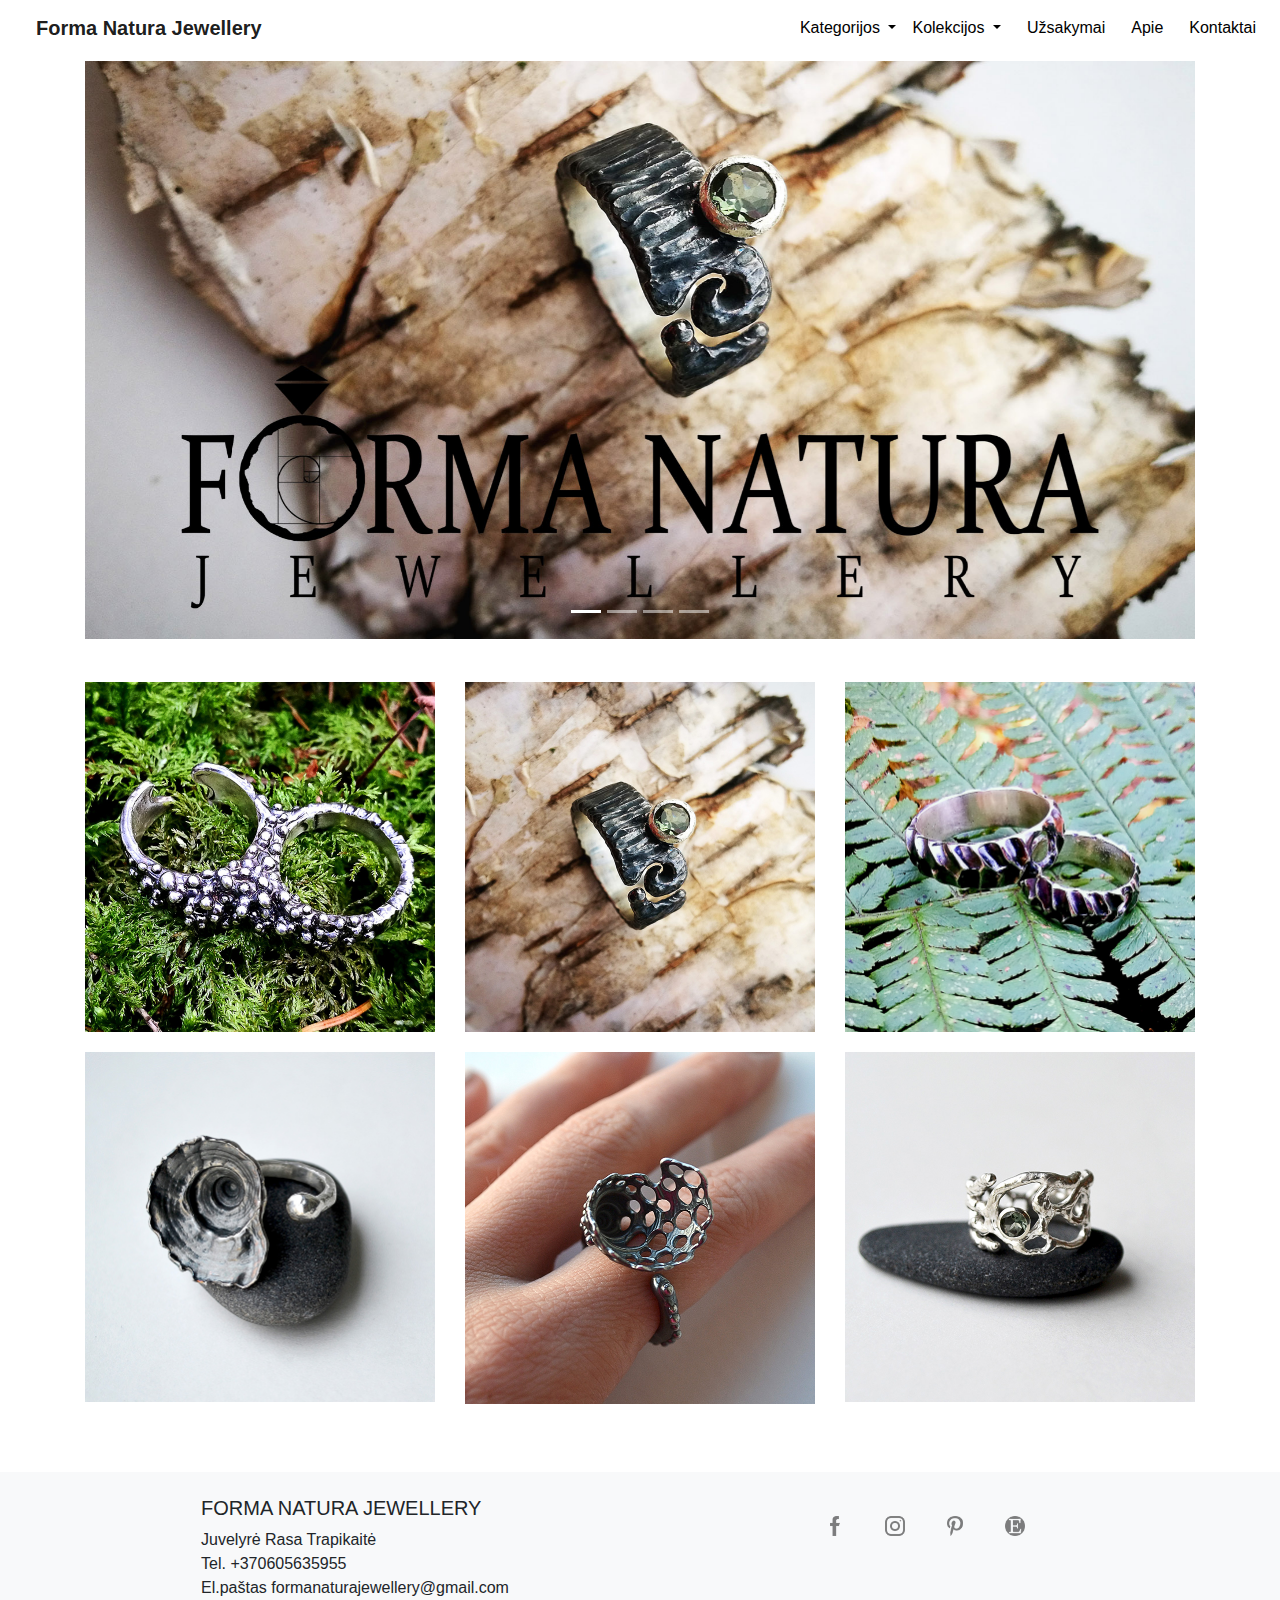
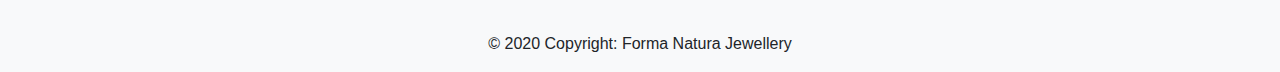
==== index.html @ 5ecd5d9b "Page basics" ====
<!DOCTYPE html>
<html lang="en">
    <head>
        <title>Forma Natura Jewellery</title>
        <meta charset="UTF-8">
        <meta name="viewport" content="width=device-width, initial-scale=1, shrink-to-fit=no">
        <link href="css/bootstrap.min.css" rel="stylesheet">
        <link href="css/style.css" rel="stylesheet">
        <link href="https://fonts.googleapis.com/css?family=Roboto+Condensed:300,400,400i,700&display=swap" rel="stylesheet">
        
    </head>
    <body>
        <nav class="navbar sticky-top navbar-expand-lg navbar-light bg-white">
            <a class="navbar-brand space-left-20" href="index.html"><b>Forma Natura Jewellery</b></a>
            <button class="navbar-toggler" type="button" data-toggle="collapse" data-target="#navbarNavDropdown" aria-controls="navbarNavDropdown" aria-expanded="false" aria-label="Toggle navigation">
                <span class="navbar-toggler-icon"></span>
            </button>
            <div class="collapse navbar-collapse" id="navbarNavDropdown">
                <ul class="navbar-nav ml-auto">
                    <li class="nav-item dropdown">
                        <a class="nav-link dropdown-toggle roboto" href="#" id="navbarDropdown" role="button" data-toggle="dropdown" aria-haspopup="true" aria-expanded="false">
                          Kategorijos
                          <!-- <span class="sr-only">(current)</span> -->
                        </a>
                        <div class="dropdown-menu " aria-labelledby="navbarDropdown">
                          <a class="dropdown-item roboto" href="items.html">Žiedai</a>
                          <a class="dropdown-item" href="items.html">Auskarai</a>
                          <a class="dropdown-item" href="items.html">Apyrankės</a>
                          <a class="dropdown-item" href="items.html">Segės</a>
                          <a class="dropdown-item" href="items.html">Pakabukai</a>
                          <a class="dropdown-item" href="items.html">Plaukų papuošalai</a>
                          <a class="dropdown-item" href="items.html">Kita</a>
                        </div>
                    </li>
                    <li class="nav-item dropdown">
                        <a class="nav-link dropdown-toggle roboto" href="#" id="navbarDropdown" role="button" data-toggle="dropdown" aria-haspopup="true" aria-expanded="false">
                          Kolekcijos
                        </a>
                        <div class="dropdown-menu" aria-labelledby="navbarDropdown">
                            <a class="dropdown-item roboto" href="group.html">Miškas</a>
                            <a class="dropdown-item" href="group.html">Jūra</a>
                            <a class="dropdown-item" href="group.html">Vandenynas</a>
                        </div>
                    </li>
                    <li class="nav-item m-space">
                        <a class="nav-link roboto" href="orders.html">Užsakymai</a>
                    </li>
                    <li class="nav-item m-space">
                        <a class="nav-link roboto" href="about.html">Apie</a>
                    </li>
                    <li class="nav-item m-space">
                        <a class="nav-link roboto" href="contacts.html">Kontaktai</a>
                    </li>
                </ul>
            </div>
        </nav>
        <div id="carouselMain" class="container carousel slide space-20 space-5" data-ride="carousel">
            <ol class="carousel-indicators">
              <li data-target="#carouselMain" data-slide-to="0" class="active"></li>
              <li data-target="#carouselMain" data-slide-to="1"></li>
              <li data-target="#carouselMain" data-slide-to="2"></li>
              <li data-target="#carouselMain" data-slide-to="3"></li>
            </ol>
            <div class="carousel-inner">
                <div class="carousel-item active">
                    <img class="d-block w-100" src="img/slides.jpg" alt="First slide">
                </div>
                <div class="carousel-item">
                    <img class="d-block w-100" src="img/slide1.jpg" alt="First slide">
                    <div class="carousel-caption d-none d-md-block">
                        <h5><a href="group.html" class="white-link">Kolekcija "MIŠKAS"</a></h5>
                    </div>
                </div>
                <div class="carousel-item">
                    <img class="d-block w-100" src="img/slide2.jpg" alt="Second slide">
                    <div class="carousel-caption d-none d-md-block">
                        <h5><a href="group.html" class="white-link">Kolekcija "JŪRA"</a></h5>
                    </div>
                </div>
                <div class="carousel-item">
                    <img class="d-block w-100" src="img/slides3.jpg" alt="Third slide">
                    <div class="carousel-caption d-none d-md-block">
                        <h5><a href="group.html" class="white-link">Kolekcija "VANDENYNAS"</a></h5>
                    </div>
                </div>
            </div>
            <a class="carousel-control-prev" href="#carouselMain" role="button" data-slide="prev">
                <span class="sr-only">Previous</span>
            </a>
            <a class="carousel-control-next" href="#carouselMain" role="button" data-slide="next">
                <span class="sr-only">Next</span>
            </a>
        </div>
        <div class="album py-5">
            <div class="container space-50">
                <div class="row">
                    <div class="col-md-4">
                        <div class="container-1">
                            <img src="img/ziedas.jpg" alt="Žiedas" class="image">
                            <div class="middle">
                                <div class="text">
                                    <a href="item.html" class="btn btn-block">
                                      <h5 class="text-uppercase">Žiedai</h5>
                                    </a>
                                </div>
                            </div>
                        </div>
                        <!-- <div class="card mb-4 no-border">
                            <a href="items.html"><img class="card-img-top" src="img/ziedas.jpg" alt="Card image cap"></a>
                            <div class="card-body">
                                <a href="items.html" class="btn btn-block big-text">Auskarai</a>
                            </div>
                        </div> -->
                    </div>
                    <div class="col-md-4">
                        <div class="container-1">
                            <img src="img/ziedas1.jpg" alt="Žiedas" class="image">
                            <div class="middle">
                                <div class="text">
                                    <a href="item.html" class="btn btn-block">
                                      <h5 class="text-uppercase">Auskarai</h5>
                                    </a>
                                </div>
                            </div>
                        </div>
                        <!-- <div class="card mb-4 no-border">
                            <a href="items.html"><img class="card-img-top" src="img/ziedas2.jpg" alt="Card image cap"></a>
                            <div class="card-body">
                                <a href="items.html" class="btn btn-block big-text">Auskarai</a>
                            </div>
                        </div> -->
                    </div>
                    <div class="col-md-4">
                        <div class="container-1">
                            <img src="img/ziedas2.jpg" alt="Žiedas" class="image">
                            <div class="middle">
                                <div class="text">
                                    <a href="item.html" class="btn btn-block">
                                      <h5 class="text-uppercase">Pakabukai</h5>
                                    </a>
                                </div>
                            </div>
                        </div>
                        <!-- <div class="card mb-4 no-border">
                            <a href="items.html"><img class="card-img-top" src="img/ziedas3.jpg" alt="Card image cap"></a>
                            <div class="card-body">
                                <a href="items.html" class="btn btn-block big-text">Pakabukai</a>
                            </div>
                        </div> -->
                    </div>
                    <div class="col-md-4">
                        <div class="container-1">
                            <img src="img/ziedas3.jpg" alt="Žiedas" class="image">
                            <div class="middle">
                                <div class="text">
                                    <a href="item.html" class="btn btn-block">
                                      <h5 class="text-uppercase">Segės</h5>
                                    </a>
                                </div>
                            </div>
                        </div>
                        <!-- <div class="card mb-4 no-border">
                            <a href="items.html"><img class="card-img-top" src="img/ziedas5.jpg" alt="Card image cap"></a>
                            <div class="card-body">
                                <a href="items.html" class="btn btn-block big-text">Apyrankės</a>
                            </div>
                        </div> -->
                    </div>
                    <div class="col-md-4">
                        <div class="container-1">
                            <img src="img/ziedas4.jpg" alt="Žiedas" class="image">
                            <div class="middle">
                                <div class="text">
                                    <a href="item.html" class="btn btn-block">
                                      <h5 class="text-uppercase">Vestuviniai žiedai</h5>
                                    </a>
                                </div>
                            </div>
                        </div>
                        <!-- <div class="card mb-4 no-border">
                            <a href="items.html"><img class="card-img-top" src="img/ziedas1.jpg" alt="Card image cap"></a>
                            <div class="card-body">
                                <a href="items.html" class="btn btn-block big-text">Užsakymai</a>
                            </div>
                        </div> -->
                    </div>
                    <div class="col-md-4">
                        <div class="container-1">
                            <img src="img/ziedas5.jpg" alt="Žiedas" class="image">
                            <div class="middle">
                                <div class="text">
                                    <a href="item.html" class="btn btn-block">
                                      <h5 class="text-uppercase">Kita</h5>
                                    </a>
                                </div>
                            </div>
                        </div>
                        <!-- <div class="card mb-4 no-border">
                            <a href="items.html"><img class="card-img-top" src="img/ziedas4.jpg" alt="Card image cap"></a>
                            <div class="card-body">
                                <a href="items.html" class="btn btn-block big-text">Visi papuošalai</a>
                            </div>
                        </div> -->
                    </div>
                </div>  
            </div>
        </div>

        <footer class="page-footer font-small bg-light pt-4">
            <div class="container text-center text-md-left">
                <div class="row">
                    <div class="col-md-6 mt-md-0 mt-3 cont-mid">
                        <div>
                            <h5 class="text-uppercase">Forma Natura Jewellery</h5>
                            <p>Juvelyrė Rasa Trapikaitė<br> Tel. +370605635955 <br> El.paštas formanaturajewellery@gmail.com</p>
                        </div>
                    </div>
                    <hr class="clearfix w-100 d-md-none pb-3">
                    <div class="col-md-6 mt-md-0 mt-3">
                        <div class="cont-mid">
                            <img src="img/facebook.png" alt="Facebook" width="20px" class="icon-style img-op">
                            <img src="img/instagram (1).png" alt="Instagram" width="20px" class="icon-style img-op">
                            <img src="img/pinterest.png" alt="Pinterest" width="20px" class="icon-style img-op">
                            <img src="img/etsy.png" alt="Etsy" width="20px" class="icon-style img-op">
                        </div>
                    </div>
                </div>
            </div>
            <div class="footer-copyright text-center py-3">
                © 2020 Copyright: Forma Natura Jewellery 
            </div>
        </footer>
        <script src="https://ajax.googleapis.com/ajax/libs/jquery/1.12.4/jquery.min.js"></script>
        <script src="js/bootstrap.min.js"></script>
    </body>
</html>
---- css/style.css ----
body{
    /* font-family: 'Bahnschrift SemiLight Condensed'; */
    font-family: 'Roboto Condensed', ;
    /* font-family: 'Bahnschrift Light'; */
    /* font-family: 'Montserrat', ; */
    /* font-weight: 300; */
}
.dark-link{
    color: black;
}
.dark-link:hover{
    text-decoration: none; 
   color: darkgrey;
}

.white-link{
    color: white;
}
.white-link:hover{
   text-decoration: none; 
   color: whitesmoke;
}
.big-text{
    font-size: 1rem;
    text-transform: uppercase;
}
.m-space{
    margin-left: 10px;
}
.space-20{
    top: -20px;
}
.space-20-bottom{
    margin-bottom: 20px;
}
.space-50-bottom{
    margin-bottom: 50px;
}
.space-100-bottom{
    margin-bottom: 100px;
}

.space-30-top-bottom{
    margin: 30px 0;
}
.space-5{
    top: 5px;
}
.space-left-20{
    margin-left: 20px;
}
.space-10{
    margin-top: 10px;
}
.poem{
    padding: 20px 30px;
    font-size: larger;
}
.space-30{
    margin: 30px 0 20px 0;
}
.no-border{
    border: none;
}

.text-midle{
    text-align: center;
}

.text-right{
    text-align: right;
}
.item{
    margin: 50px 0 100px 0;
}
.about-text{
    text-indent: 20px;
    text-align: justify;
    ;
}

.img-100{
    width: 100%;
}

.btn-dark-border{
    border: 1px solid black;
    border-radius: 0;
}
.width-50{
    width: 50%;
}
.width-70{
    width: 70%;
}
.width-80{
    width: 80%;
}
.img-midle{
    width: 30%;
}

.di-flex{
    display: flex;
    justify-content: center;
}

.padding-sides{
 padding: 0 50px;
}

.icon-style{
    margin: 20px;
}
.cont-mid{
    display: flex;
    justify-content: center;
    align-items: center;
}
.cont-mid-col{
    display: flex;
    flex-direction: column;
    align-items: center;
}

.cont-left{
    display: flex;
    justify-content: flex-end;
}

.container-1 {
    position: relative;
    margin-bottom: 20px;
  }
  
  .image {
    opacity: 1;
    display: block;
    width: 100%;
    height: auto;
    transition: .5s ease;
    backface-visibility: hidden;
  }
  
  .middle {
    transition: .5s ease;
    opacity: 0;
    position: absolute;
    top: 50%;
    left: 50%;
    transform: translate(-50%, -50%);
    -ms-transform: translate(-50%, -50%);
    text-align: center;
  }
  
  .container-1:hover .image {
    opacity: 0.2;
  }
  
  .container-1:hover .middle {
    opacity: 1;
  }
  
  .text {
    color: black;
    padding: 16px 32px;
    font-size: 16px;
  }
  .text-2{
      color: black;
      padding: 16px 32px;
  }

  .name-10{
    margin-top: 15px;
  }

.img-op{
opacity: 0.5;
}

.dropdown-menu{
    border: none !important;
    border-radius: 0px !important;
}

.roboto{
    color: black !important;
}
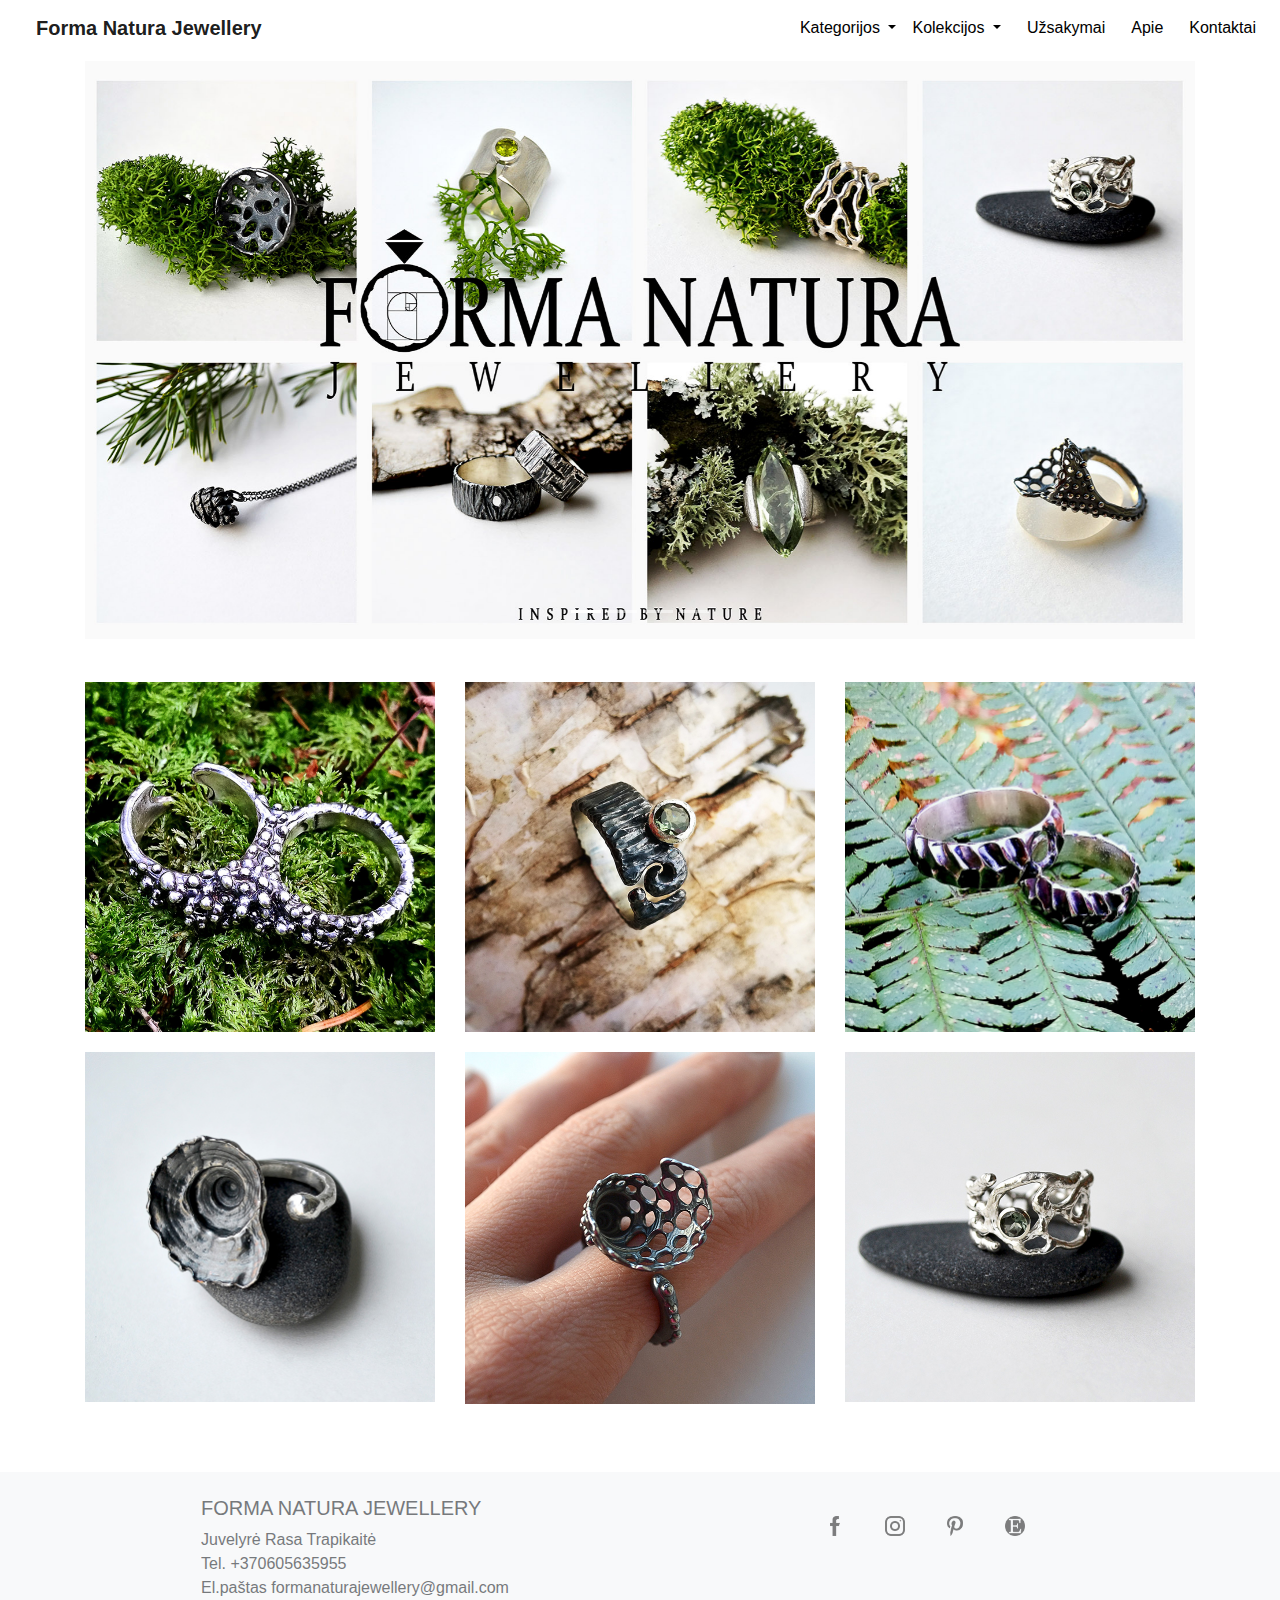
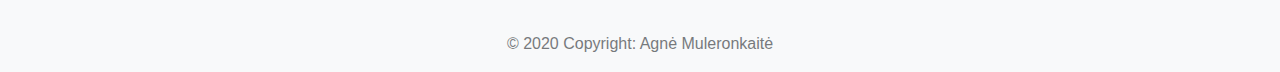
==== commit 04a176d7: "Navbar and footer changes" ====
--- a/index.html
+++ b/index.html
@@ -6,8 +6,14 @@
         <meta name="viewport" content="width=device-width, initial-scale=1, shrink-to-fit=no">
         <link href="css/bootstrap.min.css" rel="stylesheet">
         <link href="css/style.css" rel="stylesheet">
+         <!-- <link href="css/custom.css" rel="stylesheet"> -->
         <link href="https://fonts.googleapis.com/css?family=Roboto+Condensed:300,400,400i,700&display=swap" rel="stylesheet">
-        
+        <!-- <link rel="stylesheet" href="https://cdnjs.cloudflare.com/ajax/libs/font-awesome/4.7.0/css/font-awesome.min.css"> -->
+        <!-- <style>
+            .dropdown:hover>.dropdown-menu {
+                display: block;
+                }
+        </style> -->
     </head>
     <body>
         <nav class="navbar sticky-top navbar-expand-lg navbar-light bg-white">
@@ -18,31 +24,30 @@
             <div class="collapse navbar-collapse" id="navbarNavDropdown">
                 <ul class="navbar-nav ml-auto">
                     <li class="nav-item dropdown">
-                        <a class="nav-link dropdown-toggle roboto" href="#" id="navbarDropdown" role="button" data-toggle="dropdown" aria-haspopup="true" aria-expanded="false">
+                        <a class="nav-link dropdown-toggle roboto" href="categories.html">
                           Kategorijos
-                          <!-- <span class="sr-only">(current)</span> -->
                         </a>
-                        <div class="dropdown-menu " aria-labelledby="navbarDropdown">
+                        <div class="dropdown-menu">
                           <a class="dropdown-item roboto" href="items.html">Žiedai</a>
-                          <a class="dropdown-item" href="items.html">Auskarai</a>
-                          <a class="dropdown-item" href="items.html">Apyrankės</a>
-                          <a class="dropdown-item" href="items.html">Segės</a>
-                          <a class="dropdown-item" href="items.html">Pakabukai</a>
-                          <a class="dropdown-item" href="items.html">Plaukų papuošalai</a>
-                          <a class="dropdown-item" href="items.html">Kita</a>
+                          <a class="dropdown-item roboto" href="items.html">Auskarai</a>
+                          <a class="dropdown-item roboto" href="items.html">Apyrankės</a>
+                          <a class="dropdown-item roboto" href="items.html">Segės</a>
+                          <a class="dropdown-item roboto" href="items.html">Pakabukai</a>
+                          <a class="dropdown-item roboto" href="items.html">Plaukų papuošalai</a>
+                          <a class="dropdown-item roboto" href="items.html">Kita</a>
                         </div>
                     </li>
                     <li class="nav-item dropdown">
-                        <a class="nav-link dropdown-toggle roboto" href="#" id="navbarDropdown" role="button" data-toggle="dropdown" aria-haspopup="true" aria-expanded="false">
+                        <a class="nav-link dropdown-toggle roboto" href="groups.html">
                           Kolekcijos
                         </a>
-                        <div class="dropdown-menu" aria-labelledby="navbarDropdown">
+                        <div class="dropdown-menu">
                             <a class="dropdown-item roboto" href="group.html">Miškas</a>
-                            <a class="dropdown-item" href="group.html">Jūra</a>
-                            <a class="dropdown-item" href="group.html">Vandenynas</a>
-                        </div>
-                    </li>
-                    <li class="nav-item m-space">
+                            <a class="dropdown-item roboto" href="group.html">Jūra</a>
+                            <a class="dropdown-item roboto" href="group.html">Vandenynas</a>
+                        </div>
+                    </li>
+                    <li class="nav-item m-space ">
                         <a class="nav-link roboto" href="orders.html">Užsakymai</a>
                     </li>
                     <li class="nav-item m-space">
@@ -54,6 +59,7 @@
                 </ul>
             </div>
         </nav>
+
         <div id="carouselMain" class="container carousel slide space-20 space-5" data-ride="carousel">
             <ol class="carousel-indicators">
               <li data-target="#carouselMain" data-slide-to="0" class="active"></li>
@@ -63,7 +69,7 @@
             </ol>
             <div class="carousel-inner">
                 <div class="carousel-item active">
-                    <img class="d-block w-100" src="img/slides.jpg" alt="First slide">
+                    <img class="d-block w-100" src="img/slide.jpg" alt="First slide">
                 </div>
                 <div class="carousel-item">
                     <img class="d-block w-100" src="img/slide1.jpg" alt="First slide">
@@ -105,12 +111,6 @@
                                 </div>
                             </div>
                         </div>
-                        <!-- <div class="card mb-4 no-border">
-                            <a href="items.html"><img class="card-img-top" src="img/ziedas.jpg" alt="Card image cap"></a>
-                            <div class="card-body">
-                                <a href="items.html" class="btn btn-block big-text">Auskarai</a>
-                            </div>
-                        </div> -->
                     </div>
                     <div class="col-md-4">
                         <div class="container-1">
@@ -123,12 +123,6 @@
                                 </div>
                             </div>
                         </div>
-                        <!-- <div class="card mb-4 no-border">
-                            <a href="items.html"><img class="card-img-top" src="img/ziedas2.jpg" alt="Card image cap"></a>
-                            <div class="card-body">
-                                <a href="items.html" class="btn btn-block big-text">Auskarai</a>
-                            </div>
-                        </div> -->
                     </div>
                     <div class="col-md-4">
                         <div class="container-1">
@@ -141,12 +135,6 @@
                                 </div>
                             </div>
                         </div>
-                        <!-- <div class="card mb-4 no-border">
-                            <a href="items.html"><img class="card-img-top" src="img/ziedas3.jpg" alt="Card image cap"></a>
-                            <div class="card-body">
-                                <a href="items.html" class="btn btn-block big-text">Pakabukai</a>
-                            </div>
-                        </div> -->
                     </div>
                     <div class="col-md-4">
                         <div class="container-1">
@@ -159,12 +147,6 @@
                                 </div>
                             </div>
                         </div>
-                        <!-- <div class="card mb-4 no-border">
-                            <a href="items.html"><img class="card-img-top" src="img/ziedas5.jpg" alt="Card image cap"></a>
-                            <div class="card-body">
-                                <a href="items.html" class="btn btn-block big-text">Apyrankės</a>
-                            </div>
-                        </div> -->
                     </div>
                     <div class="col-md-4">
                         <div class="container-1">
@@ -177,12 +159,6 @@
                                 </div>
                             </div>
                         </div>
-                        <!-- <div class="card mb-4 no-border">
-                            <a href="items.html"><img class="card-img-top" src="img/ziedas1.jpg" alt="Card image cap"></a>
-                            <div class="card-body">
-                                <a href="items.html" class="btn btn-block big-text">Užsakymai</a>
-                            </div>
-                        </div> -->
                     </div>
                     <div class="col-md-4">
                         <div class="container-1">
@@ -195,12 +171,6 @@
                                 </div>
                             </div>
                         </div>
-                        <!-- <div class="card mb-4 no-border">
-                            <a href="items.html"><img class="card-img-top" src="img/ziedas4.jpg" alt="Card image cap"></a>
-                            <div class="card-body">
-                                <a href="items.html" class="btn btn-block big-text">Visi papuošalai</a>
-                            </div>
-                        </div> -->
                     </div>
                 </div>  
             </div>
@@ -211,23 +181,23 @@
                 <div class="row">
                     <div class="col-md-6 mt-md-0 mt-3 cont-mid">
                         <div>
-                            <h5 class="text-uppercase">Forma Natura Jewellery</h5>
-                            <p>Juvelyrė Rasa Trapikaitė<br> Tel. +370605635955 <br> El.paštas formanaturajewellery@gmail.com</p>
+                            <h5 class="text-uppercase op-60">Forma Natura Jewellery</h5>
+                            <p class="op-60"><span>Juvelyrė Rasa Trapikaitė</span> <br> Tel. +370605635955 <br> El.paštas formanaturajewellery@gmail.com</p>
                         </div>
                     </div>
                     <hr class="clearfix w-100 d-md-none pb-3">
                     <div class="col-md-6 mt-md-0 mt-3">
                         <div class="cont-mid">
-                            <img src="img/facebook.png" alt="Facebook" width="20px" class="icon-style img-op">
-                            <img src="img/instagram (1).png" alt="Instagram" width="20px" class="icon-style img-op">
-                            <img src="img/pinterest.png" alt="Pinterest" width="20px" class="icon-style img-op">
-                            <img src="img/etsy.png" alt="Etsy" width="20px" class="icon-style img-op">
-                        </div>
-                    </div>
-                </div>
-            </div>
-            <div class="footer-copyright text-center py-3">
-                © 2020 Copyright: Forma Natura Jewellery 
+                            <a href="#"><img src="img/facebook.png" alt="Facebook" width="20px" class="icon-style img-op"></a>
+                            <a href="#"><img src="img/instagram (1).png" alt="Instagram" width="20px" class="icon-style img-op"></a>
+                            <a href="#"><img src="img/pinterest.png" alt="Pinterest" width="20px" class="icon-style img-op"></a>
+                            <a href="#"><img src="img/etsy.png" alt="Etsy" width="20px" class="icon-style img-op"></a>
+                        </div>
+                    </div>
+                </div>
+            </div>
+            <div class="footer-copyright text-center py-3 op-60">
+                © 2020 Copyright: Agnė Muleronkaitė
             </div>
         </footer>
         <script src="https://ajax.googleapis.com/ajax/libs/jquery/1.12.4/jquery.min.js"></script>
--- a/css/style.css
+++ b/css/style.css
@@ -186,4 +186,12 @@
 
 .roboto{
     color: black !important;
-}+}
+
+.op-60{
+    opacity: 0.6;
+}
+
+.dropdown:hover>.dropdown-menu {
+    display: block;
+    }--- a/css/custom.css
+++ b/css/custom.css
@@ -0,0 +1,51 @@
+/* The dropdown container */
+.dropdown1 {
+  float: left;
+  overflow: hidden;
+}
+
+/* Dropdown button */
+.dropdown1 .dropbtn1 {
+  font-size: inherit;
+  border: none;
+  outline: none;
+  color: black;
+  background-color: inherit;
+  font-family: inherit; /* Important for vertical align on mobile phones */
+  margin: 0; /* Important for vertical align on mobile phones */
+}
+
+/* Add a red background color to navbar links on hover */
+.navbar a:hover, .dropdown1:hover .dropbtn1 {
+  color: darkgrey;
+}
+
+/* Dropdown content (hidden by default) */
+.dropdown1-content {
+  display: none;
+  position: absolute;
+  background-color: tomato;
+  min-width: 160px;
+  box-shadow: 0px 8px 16px 0px rgba(179, 90, 90, 0.2);
+  z-index: 1;
+}
+
+/* Links inside the dropdown */
+.dropdown1-content a {
+  float: none;
+  color: black;
+  padding: 12px 16px;
+  text-decoration: none;
+  display: block;
+  text-align: left;
+}
+
+/* Add a grey background color to dropdown links on hover */
+.dropdown1-content a:hover {
+  background-color: rgb(179, 71, 71);
+}
+
+/* Show the dropdown menu on hover */
+.dropdown1:hover .dropdown1-content {
+  display: block;
+}